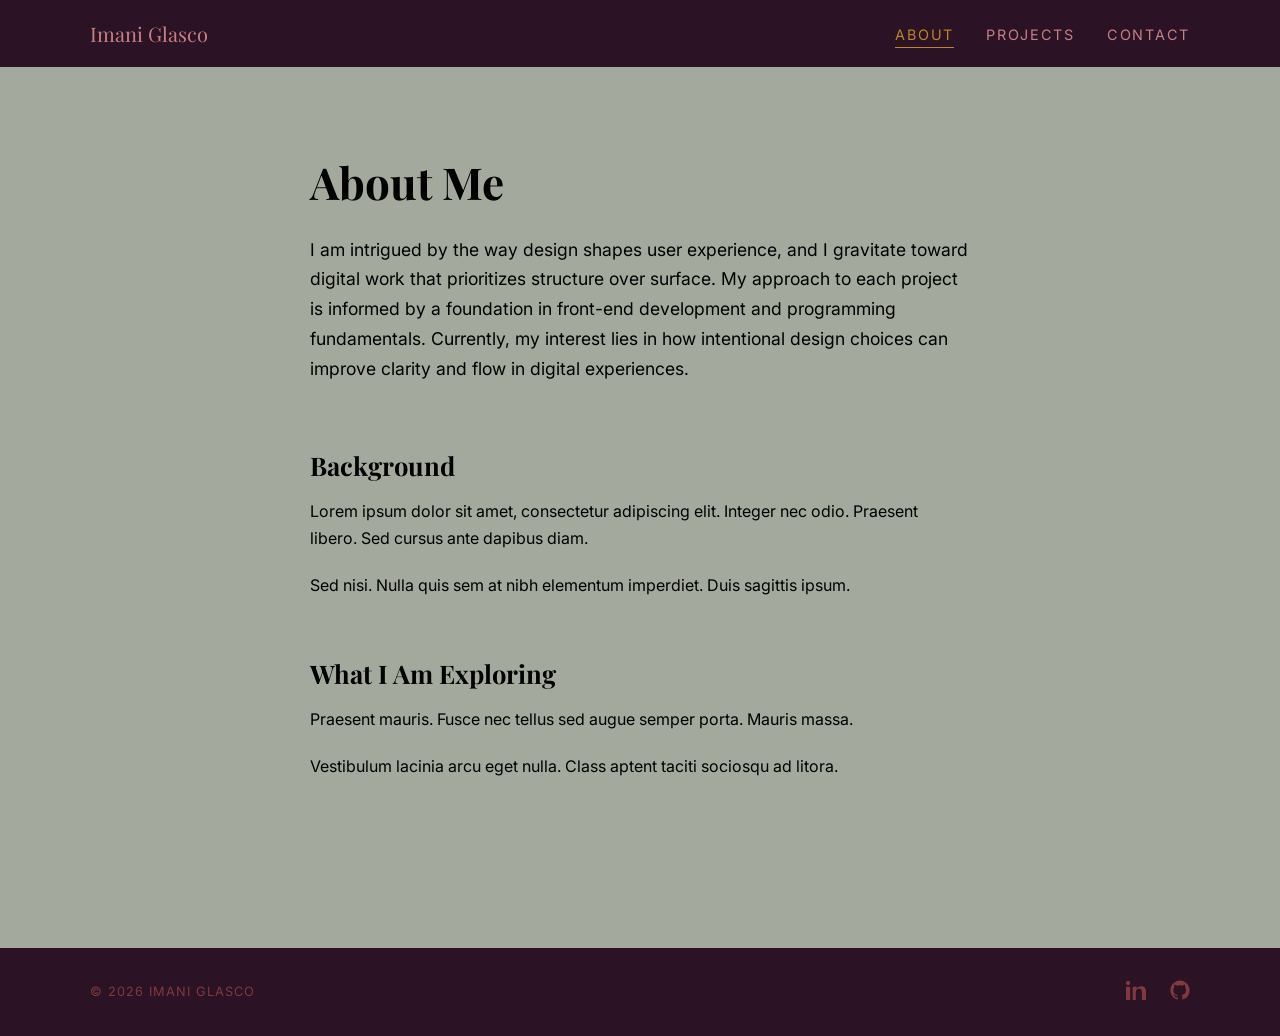
==== about.html @ aa9105ec "Initial ui/ux portfolio commit" ====
<!DOCTYPE html>
<html lang="en">
<head>
    <meta charset="UTF-8" />
    <title>About Me</title>
    <link rel="stylesheet" href="styles.css" />
    <link rel="preconnect" href="https://fonts.googleapis.com">
    <link rel="preconnect" href="https://fonts.gstatic.com" crossorigin>

    <link href="https://fonts.googleapis.com/css2?family=Playfair+Display:ital,wght@0,600;0,700;1,600&family=Inter:wght@300;400;500;600&display=swap" rel="stylesheet">
</head>
<body>
  <header class="site-header">
    <nav class="site-nav" aria-label="Primary">
      <a class="site-name" href="about.html">Imani Glasco</a>
  
      <ul class="nav-links">
        <li><a href="about.html" aria-current="page">About</a></li>
        <li><a href="projects.html">Projects</a></li>
        <li><a href="contact.html">Contact</a></li>
      </ul>
    </nav>
  </header>

  <main class="page">
    <article class="about">
      <header class="about-header">
        <h1>About Me</h1>
        <p class="about-intro">
         I am intrigued by the way design shapes user experience, and I gravitate toward digital work that prioritizes structure over surface. My approach to each project is informed by a foundation in front-end development and programming fundamentals. Currently, my interest lies in how intentional design choices can improve clarity and flow in digital experiences.
        </p>
      </header>

      <section class="about-section">
        <h2>Background</h2>
        <p>
          Lorem ipsum dolor sit amet, consectetur adipiscing elit. Integer nec odio.
          Praesent libero. Sed cursus ante dapibus diam.
        </p>
        <p>
          Sed nisi. Nulla quis sem at nibh elementum imperdiet. Duis sagittis ipsum.
        </p>
      </section>

      <section class="about-section">
        <h2>What I Am Exploring</h2>
        <p>
          Praesent mauris. Fusce nec tellus sed augue semper porta. Mauris massa.
        </p>
        <p>
          Vestibulum lacinia arcu eget nulla. Class aptent taciti sociosqu ad litora.
        </p>
      </section>
    </article>
  </main>
  
  <footer class="site-footer">
    <div class="footer-inner">
      <p class="footer-copy">
        © <span id="year"></span> Imani Glasco
      </p>
  
      <ul class="footer-links">
        <li>
          <a
            href="https://www.linkedin.com/in/imani-glasco-46812493/"
            target="_blank"
            rel="noopener"
            aria-label="LinkedIn"
            class="social-link"
          >
            <!-- LinkedIn icon -->
            <svg viewBox="0 0 24 24" aria-hidden="true">
              <path d="M4.98 3.5C4.98 4.88 3.88 6 2.5 6S0 4.88 0 3.5 1.12 1 2.5 1 4.98 2.12 4.98 3.5zM0 8h5v16H0zM8 8h4.8v2.2h.1c.7-1.3 2.4-2.7 5-2.7 5.3 0 6.2 3.5 6.2 8v8.5h-5V16c0-2.4 0-5.5-3.4-5.5-3.4 0-3.9 2.6-3.9 5.3v8.7H8z"/>
            </svg>
          </a>
        </li>
      
        <li>
          <a
            href="https://github.com/iglasco"
            target="_blank"
            rel="noopener"
            aria-label="GitHub"
            class="social-link"
          >
            <!-- GitHub icon -->
            <svg viewBox="0 0 24 24" aria-hidden="true">
              <path d="M12 .5C5.7.5.5 5.8.5 12.3c0 5.2 3.4 9.6 8.1 11.2.6.1.8-.3.8-.6v-2.1c-3.3.7-4-1.6-4-1.6-.5-1.3-1.3-1.7-1.3-1.7-1-.7.1-.7.1-.7 1.1.1 1.7 1.2 1.7 1.2 1 .1.7 1.7 2.7 1.2.1-.7.4-1.2.7-1.5-2.6-.3-5.3-1.3-5.3-5.8 0-1.3.5-2.4 1.2-3.2-.1-.3-.5-1.5.1-3.1 0 0 1-.3 3.3 1.2a11.4 11.4 0 0 1 6 0c2.3-1.5 3.3-1.2 3.3-1.2.6 1.6.2 2.8.1 3.1.8.8 1.2 1.9 1.2 3.2 0 4.5-2.7 5.5-5.3 5.8.4.3.8 1 .8 2.1v3.1c0 .3.2.7.8.6a11.8 11.8 0 0 0 8.1-11.2C23.5 5.8 18.3.5 12 .5z"/>
            </svg>
          </a>
        </li>
      </ul>

    </div>
  </footer>


  <script>
    document.getElementById("year").textContent = new Date().getFullYear();
  </script>
</body>
</html>
---- styles.css ----
:root {
    --color-anchor: #38010C;
    --color-structure: #2B1224;
    --color-secondary: #7F393F;

    --color-neutral: #7F8674;
    --color-page-bg: #A3AA9D;

    --color-soft: #C68086;
    --color-accent: #BC852A;

    --font-heading: "Playfair Display", serif;
    --font-body: "Inter", system-ui, -apple-system, BlinkMacSystemFont, sans-serif;
}

body {
    min-height: 100vh;
    display: flex;
    flex-direction: column;
    background-color: var(--color-page-bg);
    color: #000;
    font-family: var(--font-body);
    margin: 0;
}

/* Splash page */

.splash {
    min-height: 100vh;
    background-color: var(--color-anchor);
    color: var(--color-soft);
    display: flex;
    align-items: center;
    justify-content: center;
}
.splash-content {
    text-align: center;
    display: flex;
    flex-direction: column;
    align-items: center;
    gap: 3rem;
}
.splash h1 {
    font-family: var(--font-heading);
    font-size: 3rem;
    margin: 0;
}

.enter-link {
    font-family: var(--font-body);
    text-decoration: none;
    font-size: 1.1rem;
    letter-spacing: 0.3em;
    text-transform: uppercase;
    color: var(--color-soft);
    padding-bottom: 0.5rem;
    border-bottom: 1px solid var(--color-soft);
}

.enter-link:hover {
    color: var(--color-accent);
    border-color: var(--color-accent);
}

.site-header {
    background-color: var(--color-structure);
}

/* Nav bar */

.site-nav {
    max-width: 1100px;
    margin: 0 auto;
    padding: 1.25rem 2rem;
    display: flex;
    align-items: center;
    justify-content: space-between;
}

.site-name {
    font-family: var(--font-heading);
    font-size: 1.25rem;
    text-decoration: none;
    color: var(--color-soft);
}

.nav-links {
    list-style: none;
    display: flex;
    gap: 2rem;
    margin: 0;
    padding: 0;
}

.nav-links a {
    font-family: var(--font-body);
    text-decoration: none;
    text-transform: uppercase;
    letter-spacing: 0.12em;
    font-size: 0.9rem;
    color: var(--color-soft);
}

.nav-links a:hover {
    color: var(--color-accent);
}

.page {
    flex: 1;
    max-width: 1100px;
    margin: 0 auto;
    padding: 3rem 2rem;
}

.nav-links a[aria-current="page"] {
    color: var(--color-accent);
    border-bottom: 1px solid var(--color-accent);
    padding-bottom: 0.25rem;
}

/* Footer */

.site-footer {
    background-color: var(--color-structure);
    margin-top: 4rem;
}

.footer-inner {
    max-width: 1100px;
    margin: 0 auto;
    padding: 2rem;
    display: flex;
    justify-content: space-between;
    align-items: center;
}

.footer-copy {
    font-family: var(--font-body);
    font-size: 0.8rem;
    letter-spacing: 0.08em;
    text-transform: uppercase;
    color: var(--color-secondary);
    margin: 0;
}

.footer-links {
    list-style: none;
    display: flex;
    gap: 1.5rem;
    margin: 0;
    padding: 0;
}

.footer-links a {
    font-family: var(--font-body);
    font-size: 0.8rem;
    letter-spacing: 0.12em;
    text-transform: uppercase;
    text-decoration: none;
    color: var(--color-secondary);
}

.footer-links a:hover {
    color: var(--color-soft);
}

.social-link {
    display: inline-flex;
    align-items: center;
  }
  
  .social-link svg {
    width: 20px;
    height: 20px;
    fill: var(--color-secondary); /* dark pink */
    transition: fill 0.2s ease;
  }
  
  .social-link:hover svg {
    fill: var(--color-accent); /* gold */
  }
  
/* About page content */

.about {
    max-width: 720px;
    margin: 0 auto;
}

.about-header {
    margin-bottom: 4rem;
}

.about h1 {
    font-family: var(--font-heading);
    font-size: 2.75rem;
    margin-bottom: 1.5rem;
}

.about-intro {
    font-size: 1.1rem;
    line-height: 1.7;
    max-width: 60ch;
}

.about-section {
    margin-bottom: 3.5rem;
}

.about-section h2 {
    font-family: var(--font-heading);
    font-size: 1.6rem;
    margin-bottom: 1rem;
}

.about-section p {
    line-height: 1.7;
    margin-bottom: 1.25rem;
    max-width: 65ch;
}

/* Projects page */

.projects {
    max-width: 1100px;
  }

  .projects-header {
    max-width: 720px;
    max-width: 720px;
  margin: 0 auto 3rem;
  }

  .page-header {
    margin-left: 2rem;
    margin-bottom: 3rem;
  }

.page-header h1 {
    font-family: var(--font-heading);
    font-size: 2.75rem;
    margin: 0;
  }

.page-header.offset {
    padding-bottom: 0.75rem;
    margin-bottom: 3rem;
  }
  
.page-header.offset::after {
    content: "";
    display: block;
    height: 1px;
    width: 100%;
    background-color: rgba(43, 18, 36, 0.25);
    margin-top: 0.75rem;
  }
  
  .projects h1 {
    font-family: var(--font-heading);
    font-size: 2.75rem;
    margin: 0 0 1rem 0;
  }
  
  .project-grid {
    display: grid;
    grid-template-columns: repeat(12, 1fr);
    gap: 1.5rem;
  }
  
  .project-card {
    grid-column: span 6;
    background-color: rgba(127, 57, 63, 0.45);
    border: 1px solid rgba(127, 57, 63, 0.9);
    padding: 1.75rem;
    color: var(--color-structure);
  }
  
  .project-meta {
    margin-bottom: 0.75rem;
  }
  
  .project-type {
    margin: 0;
    font-size: 0.75rem;
    letter-spacing: 0.14em;
    text-transform: uppercase;
  }
  
  .project-title {
    font-family: var(--font-heading);
    font-size: 1.6rem;
    margin: 0 0 0.75rem 0;
    color: #2B1224;
  }
  
  .project-desc {
    line-height: 1.7;
    margin: 0 0 1.25rem 0;
    max-width: 60ch;
  }
  
  .project-tags {
    list-style: none;
    display: flex;
    flex-wrap: wrap;
    gap: 0.5rem 0.75rem;
    padding: 0;
    margin: 0 0 1.5rem 0;
  }
  
  .project-tags li {
    font-size: 0.75rem;
    letter-spacing: 0.08em;
    text-transform: uppercase;
  }
  
  .project-actions {
    display: flex;
    gap: 1rem;
  }
  
  .project-link {
    text-decoration: none;
    color: #2B1224;
    border-bottom: 1px solid #2B1224;
    padding-bottom: 0.2rem;
    text-transform: uppercase;
    letter-spacing: 0.12em;
    font-size: 0.8rem;
  }
  
  .project-link:hover {
    color: var(--color-accent);
    border-color: var(--color-accent);
  }
  
  @media (max-width: 900px) {
    .project-card {
      grid-column: span 12;
    }
  }

/* Contact page */

.contact {
    max-width: 1100px;
    margin: 0 auto;
  }
  
  .contact-panel {
    max-width: 900px;
    margin: 0 auto;
    background-color: rgba(127, 57, 63, 0.45);
    border: 1px solid rgba(127, 57, 63, 0.9);
    padding: 4rem;
    color: var(--color-structure);
  }
  
  .contact-lead {
    margin: 0 0 2rem 0;
    font-size: 1.1rem;
    line-height: 1.7;
    max-width: 60ch;
  }
  
  .contact-email {
    font-family: var(--font-heading);
    font-size: 2.2rem;
    margin: 0 0 3rem 0;
  }
  
  .contact-email-link {
    color: var(--color-structure);
    text-decoration: none;
    border-bottom: 1px solid rgba(43, 18, 36, 0.7);
  }
  
  .contact-email-link:hover {
    color: var(--color-accent);
    border-color: var(--color-accent);
  }
  
  .contact-social {
    display: flex;
    gap: 2rem;
    flex-wrap: wrap;
  }
  
  .social-item {
    display: inline-flex;
    align-items: center;
    gap: 0.85rem;
    width: fit-content;
    text-decoration: none;
    color: var(--color-structure);
    border-bottom: 1px solid transparent;
    padding-bottom: 0.2rem;
  }
  
  .social-item:hover {
    border-color: rgba(43, 18, 36, 0.7);
  }
  
  .social-icon svg {
    width: 20px;
    height: 20px;
    fill: var(--color-structure);
  }
  
  .social-item:hover .social-icon svg {
    fill: var(--color-accent);
  }
  
  .social-text {
    text-transform: uppercase;
    letter-spacing: 0.12em;
    font-size: 0.9rem;
  }
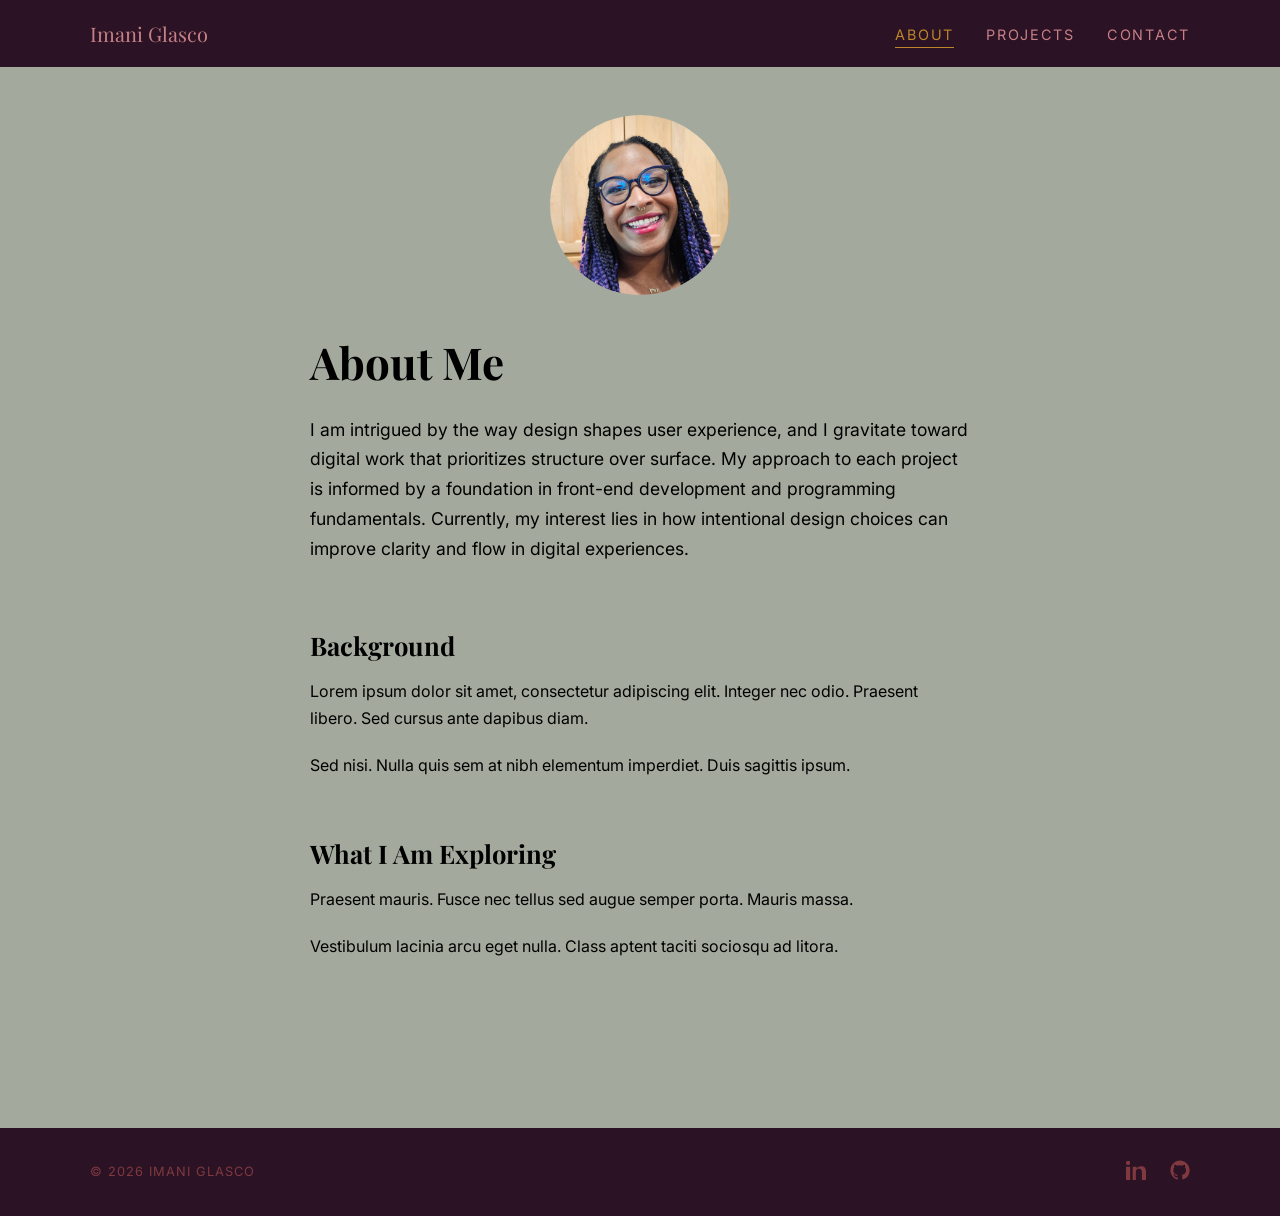
==== commit a48fea1d: "Added profile image to about page" ====
--- a/about.html
+++ b/about.html
@@ -25,6 +25,8 @@
   <main class="page">
     <article class="about">
       <header class="about-header">
+        <img src="images/headshot.jpg" alt="Portrait of Imani Glasco" class="profile-img">
+
         <h1>About Me</h1>
         <p class="about-intro">
          I am intrigued by the way design shapes user experience, and I gravitate toward digital work that prioritizes structure over surface. My approach to each project is informed by a foundation in front-end development and programming fundamentals. Currently, my interest lies in how intentional design choices can improve clarity and flow in digital experiences.
--- a/styles.css
+++ b/styles.css
@@ -189,6 +189,15 @@
 
 .about-header {
     margin-bottom: 4rem;
+}
+
+.profile-img {
+  width: 180px;
+  height: 180px;
+  object-fit: cover;
+  border-radius: 50%;
+  display: block;
+  margin: 0 auto 2rem auto;
 }
 
 .about h1 {
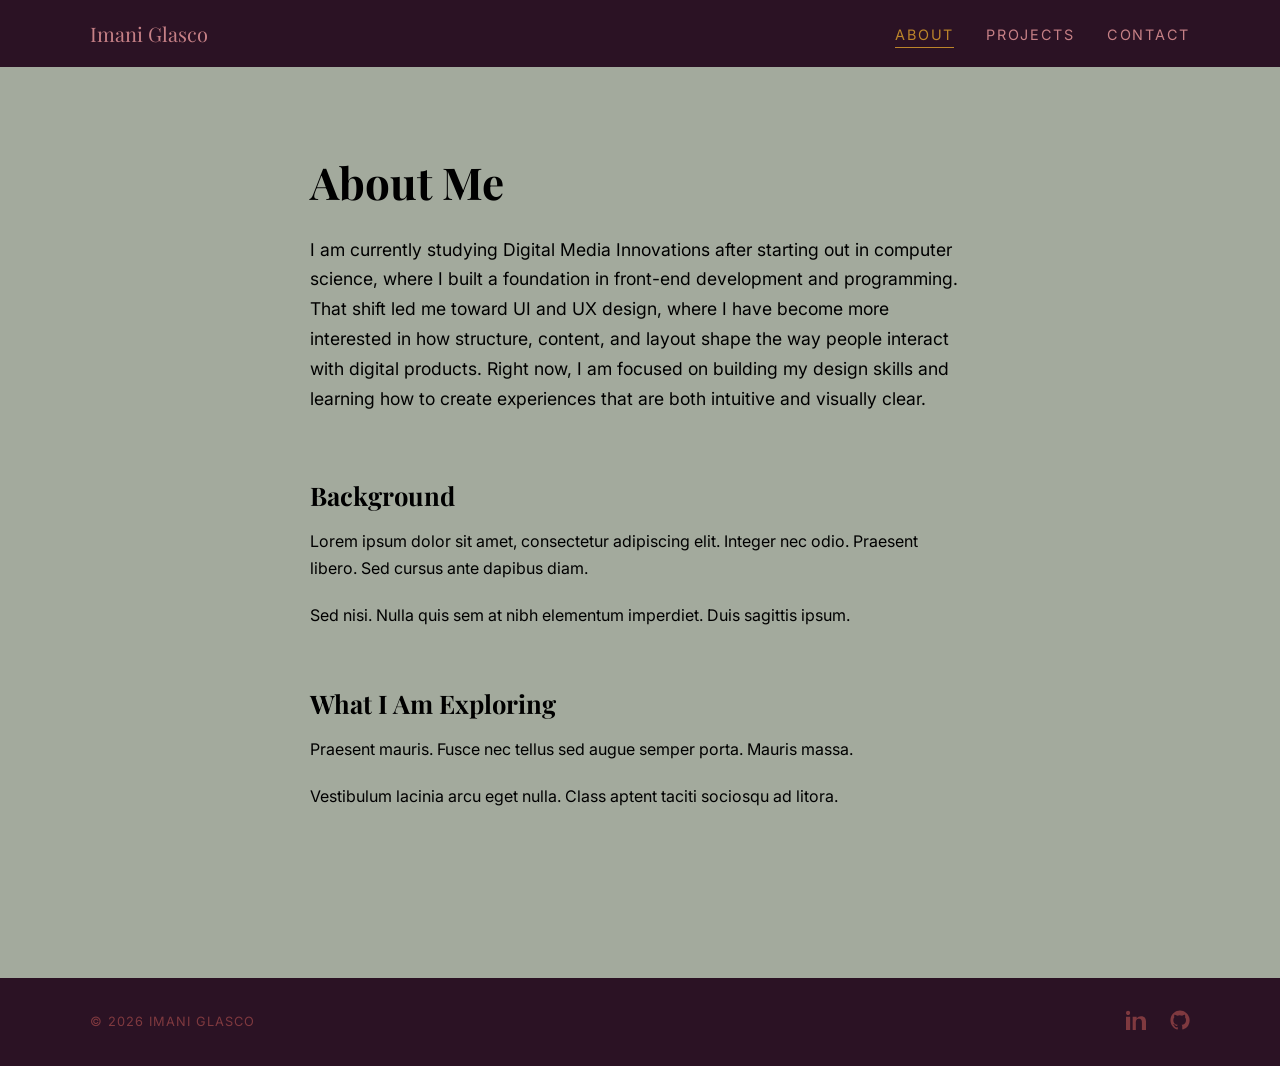
==== commit a51a1c41: "Updated about me section" ====
--- a/about.html
+++ b/about.html
@@ -25,11 +25,9 @@
   <main class="page">
     <article class="about">
       <header class="about-header">
-        <img src="images/headshot.jpg" alt="Portrait of Imani Glasco" class="profile-img">
-
         <h1>About Me</h1>
         <p class="about-intro">
-         I am intrigued by the way design shapes user experience, and I gravitate toward digital work that prioritizes structure over surface. My approach to each project is informed by a foundation in front-end development and programming fundamentals. Currently, my interest lies in how intentional design choices can improve clarity and flow in digital experiences.
+         I am currently studying Digital Media Innovations after starting out in computer science, where I built a foundation in front-end development and programming. That shift led me toward UI and UX design, where I have become more interested in how structure, content, and layout shape the way people interact with digital products. Right now, I am focused on building my design skills and learning how to create experiences that are both intuitive and visually clear.
         </p>
       </header>
 
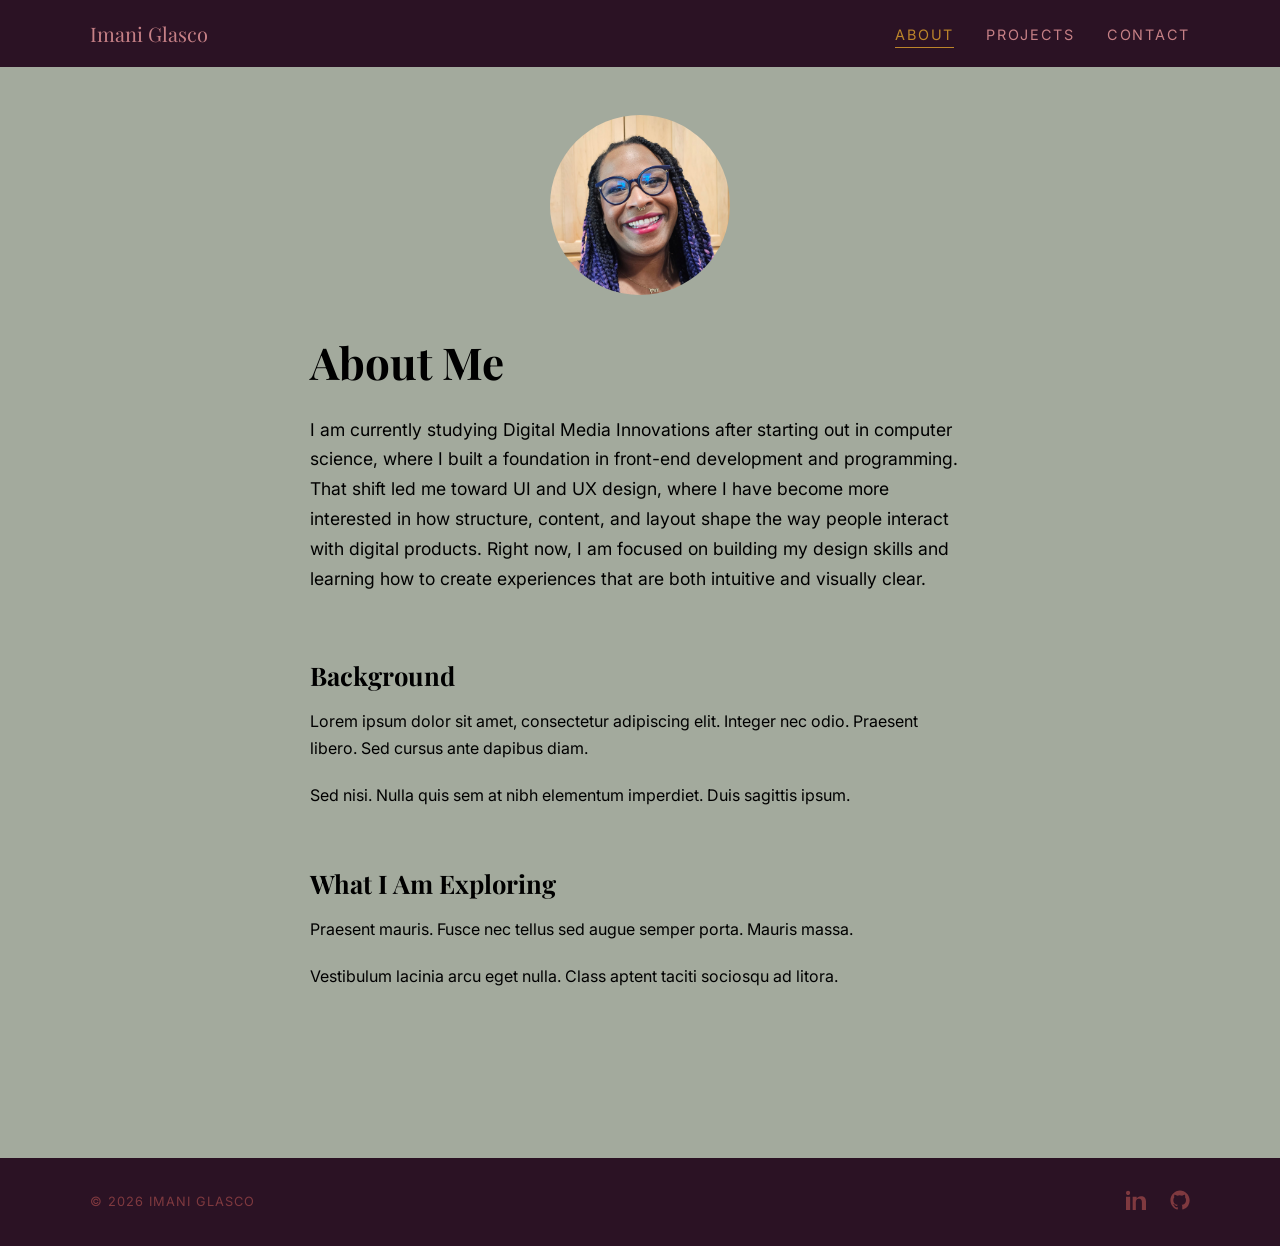
==== commit c0b25ab5: "added profile image and updated about me" ====
--- a/about.html
+++ b/about.html
@@ -25,6 +25,7 @@
   <main class="page">
     <article class="about">
       <header class="about-header">
+        <img src="images/headshot.jpg" alt="Portrait of Imani Glasco" class="profile-img">
         <h1>About Me</h1>
         <p class="about-intro">
          I am currently studying Digital Media Innovations after starting out in computer science, where I built a foundation in front-end development and programming. That shift led me toward UI and UX design, where I have become more interested in how structure, content, and layout shape the way people interact with digital products. Right now, I am focused on building my design skills and learning how to create experiences that are both intuitive and visually clear.
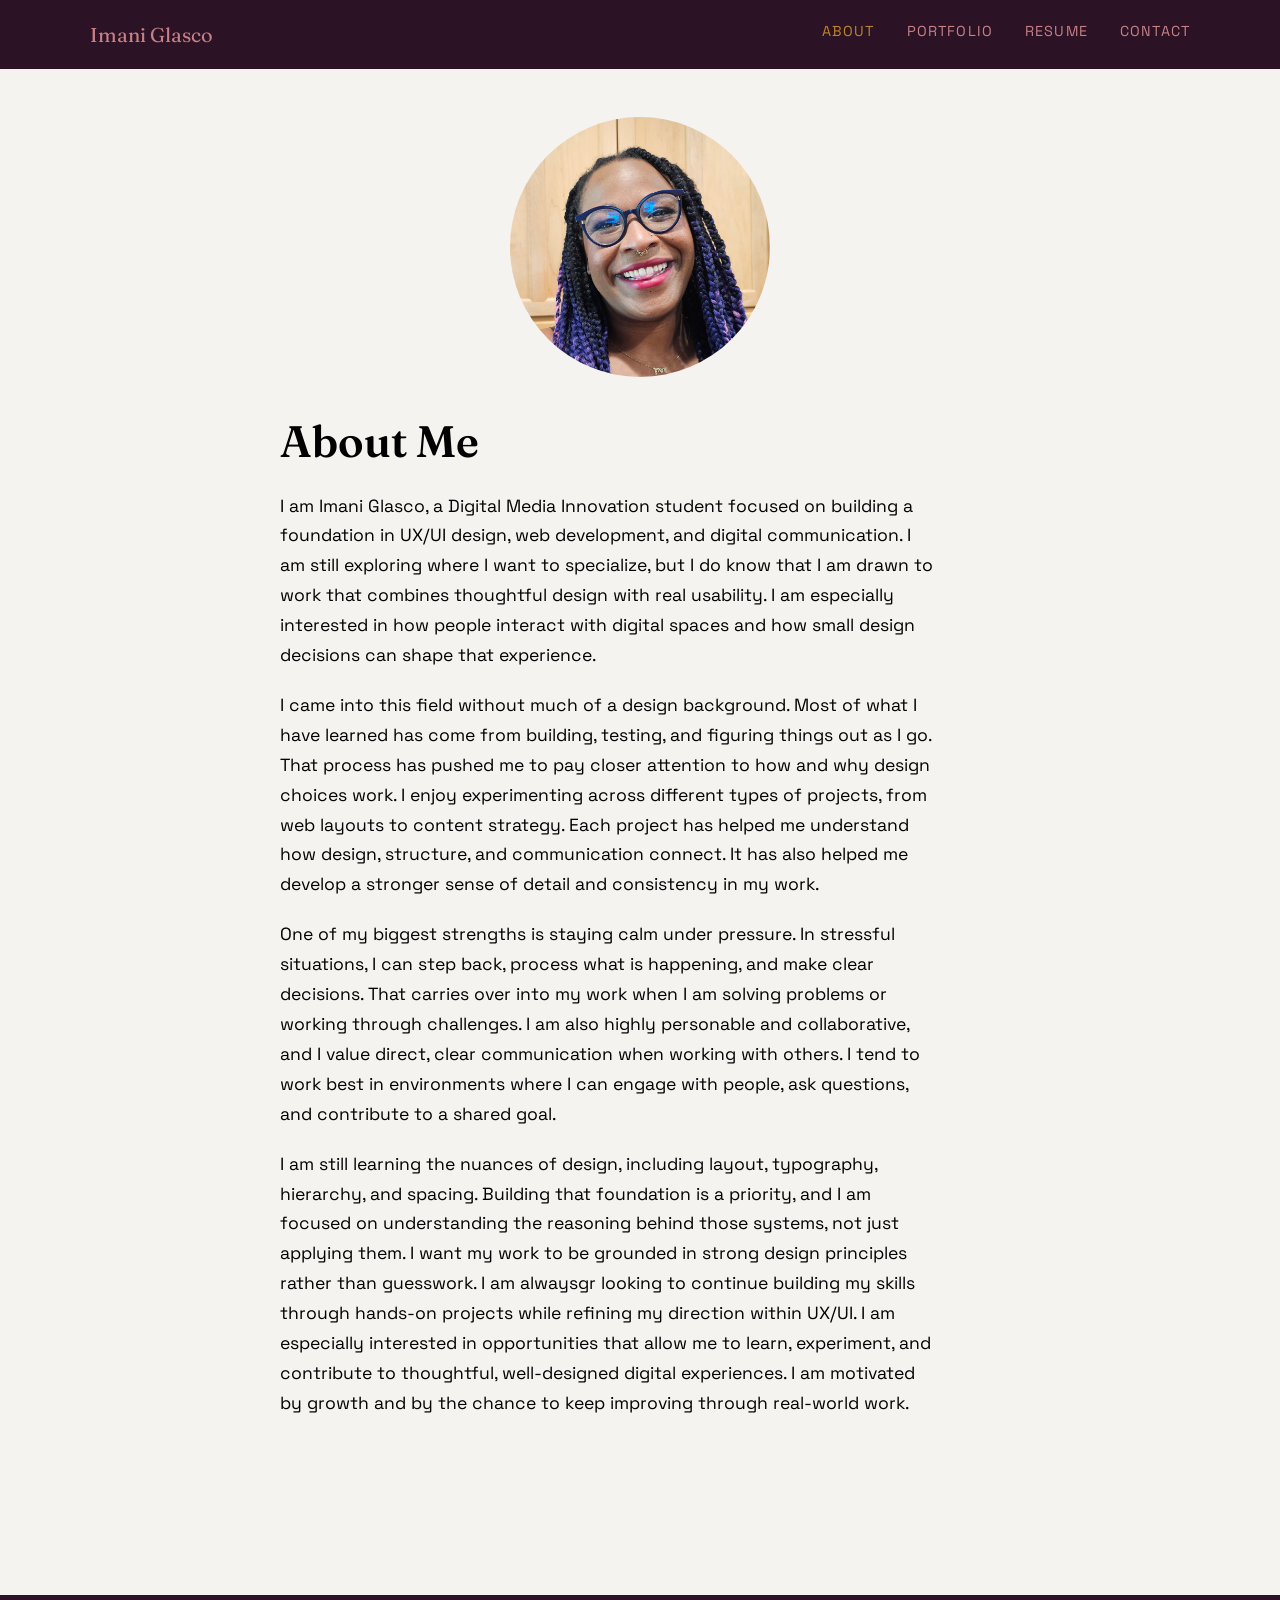
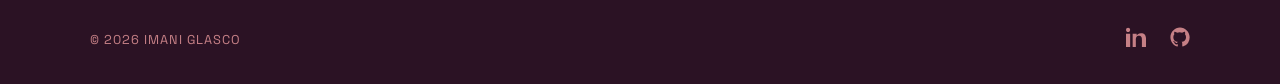
==== commit a07ba75f: "Finalize portfolio updates" ====
--- a/about.html
+++ b/about.html
@@ -3,55 +3,74 @@
 <head>
     <meta charset="UTF-8" />
     <title>About Me</title>
-    <link rel="stylesheet" href="styles.css" />
+    <link rel="stylesheet" href="styles.css"/>
     <link rel="preconnect" href="https://fonts.googleapis.com">
     <link rel="preconnect" href="https://fonts.gstatic.com" crossorigin>
-
-    <link href="https://fonts.googleapis.com/css2?family=Playfair+Display:ital,wght@0,600;0,700;1,600&family=Inter:wght@300;400;500;600&display=swap" rel="stylesheet">
+    <link href="https://fonts.googleapis.com/css2?family=Fraunces:wght@400;600&family=Space+Grotesk:wght@300;400;500&display=swap" rel="stylesheet">
 </head>
 <body>
-  <header class="site-header">
-    <nav class="site-nav" aria-label="Primary">
-      <a class="site-name" href="about.html">Imani Glasco</a>
-  
-      <ul class="nav-links">
-        <li><a href="about.html" aria-current="page">About</a></li>
-        <li><a href="projects.html">Projects</a></li>
-        <li><a href="contact.html">Contact</a></li>
-      </ul>
-    </nav>
-  </header>
+    <header class="site-header">
+      <nav class="site-nav">
+        <a href="about.html" class="site-name">Imani Glasco</a>
+
+        <ul class="nav-links">
+          <li><a href="about.html" aria-current="page">About</a></li>
+
+          <li class="dropdown">
+            <a href="projects.html">Portfolio</a>
+            <ul class="dropdown-menu">
+              <li class="dropdown-sub">
+                <a href="fdom.html">Digital and Online Media</a>
+                <ul class="dropdown-submenu">
+                  <li><a href="https://cqt3xf.csb.app/" target="_blank" rel="noopener">HTML Assignment</a></li>
+                  <li><a href="https://playingdndwithjesse.wordpress.com/" target="_blank" rel="noopener">WordPress Project</a></li>
+                  <li><a href="Yhttps://www.figma.com/proto/mgsJdXx45Pw0bSkqAxG0VA/InFlow-app-assignment?node-id=1-3&p=f&t=bpbw8d2anynjdHWO-1&scaling=scale-down&content-scaling=fixed&page-id=0%3A1&starting-point-node-id=1%3A3" target="_blank" rel="noopener">Inflow App Prototype</a></li>
+                </ul>
+              </li>
+
+              <li class="dropdown-sub">
+                <a href="social-media.html">Social Media Analytics</a>
+                <ul class="dropdown-submenu">
+                  <li><a href="sm-analytics.html">Analytics Report</a></li>
+                  <li><a href="sm-content.html">Group Content</a></li>
+                  <li><a href="sm-show.html">Social Media Show</a></li>
+                  <li><a href="sm-discussion.html">Discussion Posts</a></li>
+                </ul>
+              </li>
+
+              <li class="dropdown-sub">
+                <a href="media-design.html">Media Design</a>
+                <ul class="dropdown-submenu">
+                  <li><a href="images/GlascoP3Magazine.pdf" target="_blank" rel="noopener">Magazine Prototype</a></li>
+                  <li><a href="images/GlascoP2Newsletter.pdf" target="_blank" rel="noopener">Miscellaneous Rentals Newsletter</a></li>
+                  <li><a href="images/Typography project.pdf" target="_blank" rel="noopener">Typography and Grid Work</a></li>
+                </ul>
+              </li>
+            </ul>
+          </li>
+
+          <li><a href="resume.html">Resume</a></li>
+          <li><a href="contact.html">Contact</a></li>
+        </ul>
+      </nav>
+    </header>
 
   <main class="page">
     <article class="about">
       <header class="about-header">
         <img src="images/headshot.jpg" alt="Portrait of Imani Glasco" class="profile-img">
         <h1>About Me</h1>
-        <p class="about-intro">
-         I am currently studying Digital Media Innovations after starting out in computer science, where I built a foundation in front-end development and programming. That shift led me toward UI and UX design, where I have become more interested in how structure, content, and layout shape the way people interact with digital products. Right now, I am focused on building my design skills and learning how to create experiences that are both intuitive and visually clear.
-        </p>
+        <div class="about-intro">
+          <p>I am Imani Glasco, a Digital Media Innovation student focused on building a foundation in UX/UI design, web development, and digital communication. I am still exploring where I want to specialize, but I do know that I am drawn to work that combines thoughtful design with real usability. I am especially interested in how people interact with digital spaces and how small design decisions can shape that experience.</p>
+
+          <p>I came into this field without much of a design background. Most of what I have learned has come from building, testing, and figuring things out as I go. That process has pushed me to pay closer attention to how and why design choices work. I enjoy experimenting across different types of projects, from web layouts to content strategy. Each project has helped me understand how design, structure, and communication connect. It has also helped me develop a stronger sense of detail and consistency in my work.</p>
+
+          <p>One of my biggest strengths is staying calm under pressure. In stressful situations, I can step back, process what is happening, and make clear decisions. That carries over into my work when I am solving problems or working through challenges. I am also highly personable and collaborative, and I value direct, clear communication when working with others. I tend to work best in environments where I can engage with people, ask questions, and contribute to a shared goal.</p>
+          
+          <p>I am still learning the nuances of design, including layout, typography, hierarchy, and spacing. Building that foundation is a priority, and I am focused on understanding the reasoning behind those systems, not just applying them. I want my work to be grounded in strong design principles rather than guesswork.
+          I am alwaysgr looking to continue building my skills through hands-on projects while refining my direction within UX/UI. I am especially interested in opportunities that allow me to learn, experiment, and contribute to thoughtful, well-designed digital experiences. I am motivated by growth and by the chance to keep improving through real-world work.</p>
+          
       </header>
-
-      <section class="about-section">
-        <h2>Background</h2>
-        <p>
-          Lorem ipsum dolor sit amet, consectetur adipiscing elit. Integer nec odio.
-          Praesent libero. Sed cursus ante dapibus diam.
-        </p>
-        <p>
-          Sed nisi. Nulla quis sem at nibh elementum imperdiet. Duis sagittis ipsum.
-        </p>
-      </section>
-
-      <section class="about-section">
-        <h2>What I Am Exploring</h2>
-        <p>
-          Praesent mauris. Fusce nec tellus sed augue semper porta. Mauris massa.
-        </p>
-        <p>
-          Vestibulum lacinia arcu eget nulla. Class aptent taciti sociosqu ad litora.
-        </p>
-      </section>
     </article>
   </main>
   
--- a/styles.css
+++ b/styles.css
@@ -4,13 +4,15 @@
     --color-secondary: #7F393F;
 
     --color-neutral: #7F8674;
-    --color-page-bg: #A3AA9D;
+    --color-page-bg: #F5F3EF;
 
     --color-soft: #C68086;
     --color-accent: #BC852A;
 
-    --font-heading: "Playfair Display", serif;
-    --font-body: "Inter", system-ui, -apple-system, BlinkMacSystemFont, sans-serif;
+    --color-sage: #A3AA9D;
+
+    --font-heading: "Fraunces", serif;
+    --font-body: "Space Grotesk", sans-serif;
 }
 
 body {
@@ -23,6 +25,12 @@
     margin: 0;
 }
 
+
+h1, h2, h3, h4 {
+    font-family: var(--font-heading);
+    font-weight: 600;
+}
+
 /* Splash page */
 
 .splash {
@@ -44,6 +52,7 @@
     font-family: var(--font-heading);
     font-size: 3rem;
     margin: 0;
+    font-weight: 600;
 }
 
 .enter-link {
@@ -78,10 +87,10 @@
 }
 
 .site-name {
-    font-family: var(--font-heading);
     font-size: 1.25rem;
     text-decoration: none;
     color: var(--color-soft);
+    font-family: var(--font-heading);
 }
 
 .nav-links {
@@ -96,7 +105,7 @@
     font-family: var(--font-body);
     text-decoration: none;
     text-transform: uppercase;
-    letter-spacing: 0.12em;
+    letter-spacing: 0.08em;
     font-size: 0.9rem;
     color: var(--color-soft);
 }
@@ -105,17 +114,115 @@
     color: var(--color-accent);
 }
 
-.page {
+.page,
+.page-content {
     flex: 1;
+    width: 100%;
     max-width: 1100px;
     margin: 0 auto;
     padding: 3rem 2rem;
+    box-sizing: border-box;
+}
+
+.text-block {
+    max-width: none;
 }
 
 .nav-links a[aria-current="page"] {
     color: var(--color-accent);
-    border-bottom: 1px solid var(--color-accent);
-    padding-bottom: 0.25rem;
+}
+
+.nav-links li {
+    position: relative;
+}
+
+.dropdown-menu {
+    display: none;
+    position: absolute;
+    top: 100%;
+    left: 0;
+    min-width: 220px;
+    list-style: none;
+    margin: 0;
+    padding: 0.5rem 0;
+    background-color: var(--color-structure);
+    border: 1px solid rgba(255, 255, 255, 0.08);
+    z-index: 1000;
+}
+
+.dropdown {
+    padding-bottom: 0.5rem;
+}
+
+.dropdown-menu li {
+    width: 100%;
+}
+
+.dropdown-menu a {
+    display: block;
+    padding: 0.75rem 1rem;
+    text-transform: uppercase;
+    letter-spacing: 0.12em;
+    font-size: 0.8rem;
+    color: var(--color-soft);
+    white-space: nowrap;
+}
+
+.dropdown-menu a:hover {
+    color: var(--color-accent);
+    background-color: rgba(255, 255, 255, 0.04);
+}
+
+.dropdown:hover .dropdown-menu {
+    display: block;
+}
+
+.dropdown-menu a[aria-current="page"] {
+    color: var(--color-accent);
+    background-color: rgba(255, 255, 255, 0.04);
+}
+
+.dropdown-sub {
+    position: relative;
+}
+
+.dropdown-submenu {
+    display: none;
+    position: absolute;
+    top: 0;
+    left: 100%;
+    min-width: 240px;
+    list-style: none;
+    margin: 0;
+    padding: 0.5rem 0;
+    background-color: var(--color-structure);
+    border: 1px solid rgba(255, 255, 255, 0.08);
+    z-index: 2000;
+}
+
+.dropdown-sub:hover .dropdown-submenu {
+    display: block;
+}
+
+.dropdown-submenu a {
+    display: block;
+    padding: 0.75rem 1rem;
+    text-transform: uppercase;
+    letter-spacing: 0.08em;
+    font-size: 0.8rem;
+    color: var(--color-soft);
+    white-space: nowrap;
+}
+
+.dropdown-submenu a:hover {
+    color: var(--color-accent);
+    background-color: rgba(255, 255, 255, 0.04);
+}
+
+.dropdown-sub > a::after {
+    content: "›";
+    margin-left: 0.5rem;
+    font-size: 0.9rem;
 }
 
 /* Footer */
@@ -139,7 +246,7 @@
     font-size: 0.8rem;
     letter-spacing: 0.08em;
     text-transform: uppercase;
-    color: var(--color-secondary);
+    color: var(--color-soft);
     margin: 0;
 }
 
@@ -154,32 +261,32 @@
 .footer-links a {
     font-family: var(--font-body);
     font-size: 0.8rem;
-    letter-spacing: 0.12em;
+    letter-spacing: 0.08em;
     text-transform: uppercase;
     text-decoration: none;
-    color: var(--color-secondary);
+    color: var(--color-soft);
 }
 
 .footer-links a:hover {
-    color: var(--color-soft);
+    color: var(--color-accent);
 }
 
 .social-link {
     display: inline-flex;
     align-items: center;
-  }
-  
-  .social-link svg {
-    width: 20px;
-    height: 20px;
-    fill: var(--color-secondary); /* dark pink */
-    transition: fill 0.2s ease;
-  }
-  
-  .social-link:hover svg {
-    fill: var(--color-accent); /* gold */
-  }
-  
+}
+
+.social-link svg {
+width: 20px;
+height: 20px;
+fill: var(--color-soft); /* dark pink */
+transition: fill 0.2s ease;
+}
+
+.social-link:hover svg {
+fill: var(--color-accent); /* gold */
+}
+
 /* About page content */
 
 .about {
@@ -192,18 +299,18 @@
 }
 
 .profile-img {
-  width: 180px;
-  height: 180px;
-  object-fit: cover;
-  border-radius: 50%;
-  display: block;
-  margin: 0 auto 2rem auto;
-}
+    width: 260px;
+    height: 260px;
+    object-fit: cover;
+    border-radius: 50%;
+    display: block;
+    margin: 0 auto 2rem auto;
+    }
 
 .about h1 {
-    font-family: var(--font-heading);
     font-size: 2.75rem;
     margin-bottom: 1.5rem;
+    font-weight: 600;
 }
 
 .about-intro {
@@ -211,13 +318,19 @@
     line-height: 1.7;
     max-width: 60ch;
 }
+.about-intro p {
+    margin-bottom: 1.25rem;
+}
+
+.about-intro p:last-child {
+    margin-bottom: 0;
+}
 
 .about-section {
     margin-bottom: 3.5rem;
 }
 
 .about-section h2 {
-    font-family: var(--font-heading);
     font-size: 1.6rem;
     margin-bottom: 1rem;
 }
@@ -232,30 +345,29 @@
 
 .projects {
     max-width: 1100px;
-  }
-
-  .projects-header {
+}
+
+.projects-header {
     max-width: 720px;
-    max-width: 720px;
-  margin: 0 auto 3rem;
-  }
-
-  .page-header {
+    margin: 0 auto 3rem;
+}
+
+.page-header {
     margin-left: 2rem;
     margin-bottom: 3rem;
-  }
+}
 
 .page-header h1 {
-    font-family: var(--font-heading);
     font-size: 2.75rem;
     margin: 0;
-  }
+    font-weight: 600;
+}
 
 .page-header.offset {
     padding-bottom: 0.75rem;
     margin-bottom: 3rem;
-  }
-  
+}
+
 .page-header.offset::after {
     content: "";
     display: block;
@@ -263,166 +375,481 @@
     width: 100%;
     background-color: rgba(43, 18, 36, 0.25);
     margin-top: 0.75rem;
-  }
-  
-  .projects h1 {
-    font-family: var(--font-heading);
+}
+
+.projects h1 {
     font-size: 2.75rem;
     margin: 0 0 1rem 0;
-  }
-  
-  .project-grid {
+    font-weight: 600;   
+}
+
+.project-grid {
     display: grid;
-    grid-template-columns: repeat(12, 1fr);
+    grid-template-columns: repeat(auto-fit, minmax(340px, 1fr));
     gap: 1.5rem;
-  }
-  
-  .project-card {
+}
+
+.project-card {
     grid-column: span 6;
-    background-color: rgba(127, 57, 63, 0.45);
-    border: 1px solid rgba(127, 57, 63, 0.9);
-    padding: 1.75rem;
-    color: var(--color-structure);
-  }
-  
-  .project-meta {
+    min-height: 240px;
+    background-color: var(--color-secondary);
+    border: 1px solid rgba(43, 18, 36, 0.15);
+    padding: 1.9rem;
+    color: #ffffff;
+    transition: background-color 0.45s ease, border-color 0.45s ease, color 0.45s ease;
+}
+
+.project-card-grid {
+    margin-top: 1.5rem;
+}
+
+.project-item-card {
+    min-height: 180px;
+    cursor: pointer;
+}
+
+.project-item-card h3 {
+    font-size: 1.5rem;
+    margin: 0 0 0.75rem 0;
+    color: #ffffff;
+}
+
+.project-item-card p {
+    margin: 0;
+    line-height: 1.7;
+    color: rgba(255, 255, 255, 0.82);
+}
+
+.project-item-card:hover {
+    background-color: var(--color-sage);
+}
+
+.project-meta {
     margin-bottom: 0.75rem;
-  }
-  
-  .project-type {
+}
+
+.project-type {
     margin: 0;
     font-size: 0.75rem;
-    letter-spacing: 0.14em;
-    text-transform: uppercase;
-  }
-  
-  .project-title {
-    font-family: var(--font-heading);
+    letter-spacing: 0.08em;
+    text-transform: uppercase;
+    color: #ffffff;
+}
+
+.project-title {
     font-size: 1.6rem;
     margin: 0 0 0.75rem 0;
-    color: #2B1224;
-  }
-  
-  .project-desc {
+    color: #ffffff;
+}
+
+.project-desc {
     line-height: 1.7;
     margin: 0 0 1.25rem 0;
     max-width: 60ch;
-  }
-  
-  .project-tags {
+    color: #ffffff
+}
+
+.project-tags {
     list-style: none;
     display: flex;
     flex-wrap: wrap;
     gap: 0.5rem 0.75rem;
     padding: 0;
     margin: 0 0 1.5rem 0;
-  }
-  
-  .project-tags li {
+}
+
+.project-tags li {
     font-size: 0.75rem;
     letter-spacing: 0.08em;
     text-transform: uppercase;
-  }
-  
-  .project-actions {
+    color: #ffffff;
+}
+
+.project-actions {
     display: flex;
     gap: 1rem;
-  }
-  
-  .project-link {
+}
+
+.project-link {
     text-decoration: none;
-    color: #2B1224;
-    border-bottom: 1px solid #2B1224;
+    font-family: var(--font-body);
+    color: #ffffff;
+    border-bottom: 1px solid rgba(255, 255, 255, 0.7);
     padding-bottom: 0.2rem;
     text-transform: uppercase;
-    letter-spacing: 0.12em;
+    letter-spacing: 0.08em;
     font-size: 0.8rem;
-  }
-  
-  .project-link:hover {
+}
+
+.project-link:hover {
     color: var(--color-accent);
     border-color: var(--color-accent);
-  }
-  
-  @media (max-width: 900px) {
+}
+
+
+.project-card:hover {
+    background-color: var(--color-sage);
+    border-color: var(--color-accent);
+    color: #2B1224;
+}
+
+.project-card:hover .project-type,
+.project-card:hover .project-title,
+.project-card:hover .project-desc,
+.project-card:hover .project-tags li,
+.project-card:hover .project-link {
+    color: #2B1224;
+}
+
+.project-card:hover .project-link {
+    border-color: rgba(43, 18, 36, 0.7);
+}
+
+@media (max-width: 900px) {
     .project-card {
-      grid-column: span 12;
+    grid-column: span 12;
     }
-  }
+}
+
+@media (max-width: 700px) {
+    .sm-content-page .project-card-grid {
+    grid-template-columns: 1fr;
+    }
+}
+
+.card-grid {
+    display: grid;
+    grid-template-columns: repeat(auto-fit, minmax(300px, 1fr));
+    gap: 1.5rem;
+    margin-top: 1.5rem;
+}
+
+.projects .card-grid {
+    grid-template-columns: repeat(3, 1fr);
+}
+
+@media (max-width: 900px) {
+    .projects .card-grid {
+        grid-template-columns: 1fr;
+    }
+}
+
+.class-card {
+    display: block;
+    padding: 1.5rem;
+    border: 1px solid rgba(43, 18, 36, 0.15);
+    border-radius: 12px;
+    background-color: var(--color-secondary);
+    text-decoration: none;
+    color: #ffffff;
+    transition: background-color 0.45s ease, border-color 0.45s ease, color 0.45s ease;
+}
+
+.class-card h3,
+.class-card p {
+    color: #ffffff;
+}
+
+.class-card:hover {
+    background-color: var(--color-sage);
+    border-color: var(--color-accent);
+    color: #2B1224;
+}
+
+.class-card:hover h3,
+.class-card:hover p {
+    color: #2B1224;
+}
+
+/* social-media hub page */
+
+@media (max-width: 700px) {
+    .social-media-page .card-grid {
+        grid-template-columns: 1fr;
+    }
+}
+
+/* Resume page*/
+.page-hero {
+    margin-bottom: 4rem;
+}
+
+.page-hero h1 {
+    font-size: 2.75rem; /* keep this */
+    font-weight: 600;
+}
+
+.page-hero p {
+    font-family: var(--font-body);
+    font-size: 1rem;
+    line-height: 1.7;
+    max-width: 650px;
+    color: var(--color-structure);
+}
+
+.resume-section {
+    display: flex;
+    justify-content: center;
+}
+
+.resume-image-wrap {
+    margin-top: 1.5rem;
+    display: flex;
+    flex-direction: column;
+    gap: 2.5rem;
+    align-items: center;
+}
+
+.resume-description {
+    max-width: 650px;
+    margin: 0 auto;
+    text-align: center;
+    line-height: 1.7;
+    color: var(--color-structure);
+}
+
+.resume-image {
+    display: block;
+    width: 100%;
+    max-width: 1000px;
+    height: auto;
+    border: 1px solid rgba(43, 18, 36, 0.15);
+    margin: 0 auto;
+}
+
+.cert-year {
+    color: var(--color-neutral);
+    font-size: 0.85rem;
+    margin-left: 0.25rem;
+}
+
+.content-section {
+    margin-bottom: 4rem;
+}
+.content-section + .content-section {
+    border-top: 1px solid rgba(43, 18, 36, 0.15);
+    padding-top: 2rem;
+}
+
+.content-section > p {
+    max-width: 650px;
+    line-height: 1.7;
+}
+
+.content-section h2 {
+    font-size: 1.6rem;
+    margin-bottom: 0.75rem;
+    color: var(--color-structure);
+}
+
+.cert-list {
+    font-family: var(--font-body);
+    color: var(--color-structure);
+    padding-left: 1.25rem;
+    line-height: 1.8;
+}
+.resume-button {
+    display: inline-block;
+    padding: 0.9rem 1.4rem;
+    font-family: var(--font-body);
+    text-transform: uppercase;
+    letter-spacing: 0.08em;
+    font-size: 0.9rem;
+    background-color: var(--color-anchor);
+    color:  #ffffff;
+    text-decoration: none;
+    border-radius: 8px;
+}
+
+.resume-button:hover {
+    background-color: var(--color-sage);
+    color:  #2B1224;
+}
+
+/*sm-analytics page*/
+.pdf-viewer {
+    margin-top: 1.5rem;
+    border: 1px solid rgba(43, 18, 36, 0.15);
+}
+
+.pdf-actions {
+    margin-top: 2rem;
+    display: flex;
+    justify-content: center;
+}
+
+.analytics-page .page-hero p {
+    font-size: 1.15rem;
+    line-height: 1.85;
+    max-width: 760px;
+    color: rgba(43, 18, 36, 0.88);
+}
+
+.analytics-report-section h2 {
+    margin-bottom: 1rem;
+}
+
+.team-credit {
+    margin-top: 1.5rem;
+    font-size: 0.9rem;
+    line-height: 1.6;
+    color: var(--color-neutral);
+    text-align: center;
+}
+
+/* sm-show page*/
+.video-embed {
+    margin-top: 1.5rem;
+    position: relative;
+    width: 100%;
+    max-width: 900px;
+    margin-left: auto;
+    margin-right: auto;
+    aspect-ratio: 16 / 9;
+    border: 1px solid rgba(43, 18, 36, 0.15);
+}
+
+.video-embed iframe {
+    width: 100%;
+    height: 100%;
+    border: none;
+    display: block;
+}
+
+.sm-show-page .project-card-grid {
+    max-width: 500px;
+    margin-left: auto;
+    margin-right: auto;
+}
+
+.sm-show-page .project-item-card {
+    min-height: auto;
+    padding: 1.2rem 1.4rem;
+    text-align: center;
+}
+
+.sm-show-page .project-item-card h3 {
+    margin-bottom: 0.4rem;
+    margin: 0;
+    color: #ffffff;
+}
+
+.project-item-card:hover h3,
+.project-item-card:hover p {
+    color: #2B1224;
+}
+
+/*sm-content page*/
+.sm-content-page .project-card-grid {
+    max-width: 500px;
+    margin-left: auto;
+    margin-right: auto;
+}
+
+.sm-content-page .project-item-card {
+    min-height: auto;
+    padding: 1.2rem 1.4rem;
+    text-align: center;
+}
+
+.sm-content-page .project-item-card h3 {
+    margin-bottom: 0.4rem;
+    margin: 0;
+}
+
+/* sm-discussion page */
+.sm-discussion-page .project-card-grid {
+    max-width: 420px;
+    margin-left: auto;
+    margin-right: auto;
+}
+
+.sm-discussion-page .project-item-card {
+    min-height: auto;
+    padding: 1.2rem 1.4rem;
+    text-align: center;
+}
+
+.sm-discussion-page .project-item-card h3 {
+    margin: 0 0 0.4rem 0;
+}
+
+.sm-discussion-page .project-item-card p {
+    margin: 0;
+}
 
 /* Contact page */
 
 .contact {
     max-width: 1100px;
     margin: 0 auto;
-  }
-  
-  .contact-panel {
-    max-width: 900px;
+}
+
+.contact-panel {
+    max-width: 650px;
     margin: 0 auto;
-    background-color: rgba(127, 57, 63, 0.45);
-    border: 1px solid rgba(127, 57, 63, 0.9);
-    padding: 4rem;
+    background-color: var(--color-soft); 
+    border: 1px solid rgba(198, 128, 134, 0.6);
+    padding: 3rem;
     color: var(--color-structure);
-  }
-  
-  .contact-lead {
-    margin: 0 0 2rem 0;
-    font-size: 1.1rem;
-    line-height: 1.7;
-    max-width: 60ch;
-  }
-  
-  .contact-email {
-    font-family: var(--font-heading);
+}
+
+.contact-lead {
+margin: 0 0 2rem 0;
+font-size: 1.1rem;
+line-height: 1.7;
+max-width: 60ch;
+}
+
+.contact-email {
     font-size: 2.2rem;
     margin: 0 0 3rem 0;
-  }
-  
-  .contact-email-link {
-    color: var(--color-structure);
-    text-decoration: none;
-    border-bottom: 1px solid rgba(43, 18, 36, 0.7);
-  }
-  
-  .contact-email-link:hover {
-    color: var(--color-accent);
-    border-color: var(--color-accent);
-  }
-  
-  .contact-social {
-    display: flex;
-    gap: 2rem;
-    flex-wrap: wrap;
-  }
-  
-  .social-item {
-    display: inline-flex;
-    align-items: center;
-    gap: 0.85rem;
-    width: fit-content;
-    text-decoration: none;
-    color: var(--color-structure);
-    border-bottom: 1px solid transparent;
-    padding-bottom: 0.2rem;
-  }
-  
-  .social-item:hover {
-    border-color: rgba(43, 18, 36, 0.7);
-  }
-  
-  .social-icon svg {
-    width: 20px;
-    height: 20px;
-    fill: var(--color-structure);
-  }
-  
-  .social-item:hover .social-icon svg {
-    fill: var(--color-accent);
-  }
-  
-  .social-text {
-    text-transform: uppercase;
-    letter-spacing: 0.12em;
-    font-size: 0.9rem;
-  }+}
+
+.contact-email-link {
+color: var(--color-structure);
+text-decoration: none;
+border-bottom: 1px solid rgba(43, 18, 36, 0.7);
+}
+
+.contact-email-link:hover {
+color: var(--color-accent);
+border-color: var(--color-accent);
+}
+
+.contact-social {
+display: flex;
+gap: 2rem;
+flex-wrap: wrap;
+}
+
+.social-item {
+display: inline-flex;
+align-items: center;
+gap: 0.85rem;
+width: fit-content;
+text-decoration: none;
+color: var(--color-structure);
+border-bottom: 1px solid transparent;
+padding-bottom: 0.2rem;
+}
+
+.social-item:hover {
+border-color: rgba(43, 18, 36, 0.7);
+}
+
+.social-icon svg {
+width: 20px;
+height: 20px;
+fill: var(--color-structure);
+}
+
+.social-item:hover .social-icon svg {
+fill: var(--color-accent);
+}
+
+.social-text {
+text-transform: uppercase;
+letter-spacing: 0.08em;
+font-size: 0.9rem;
+}
